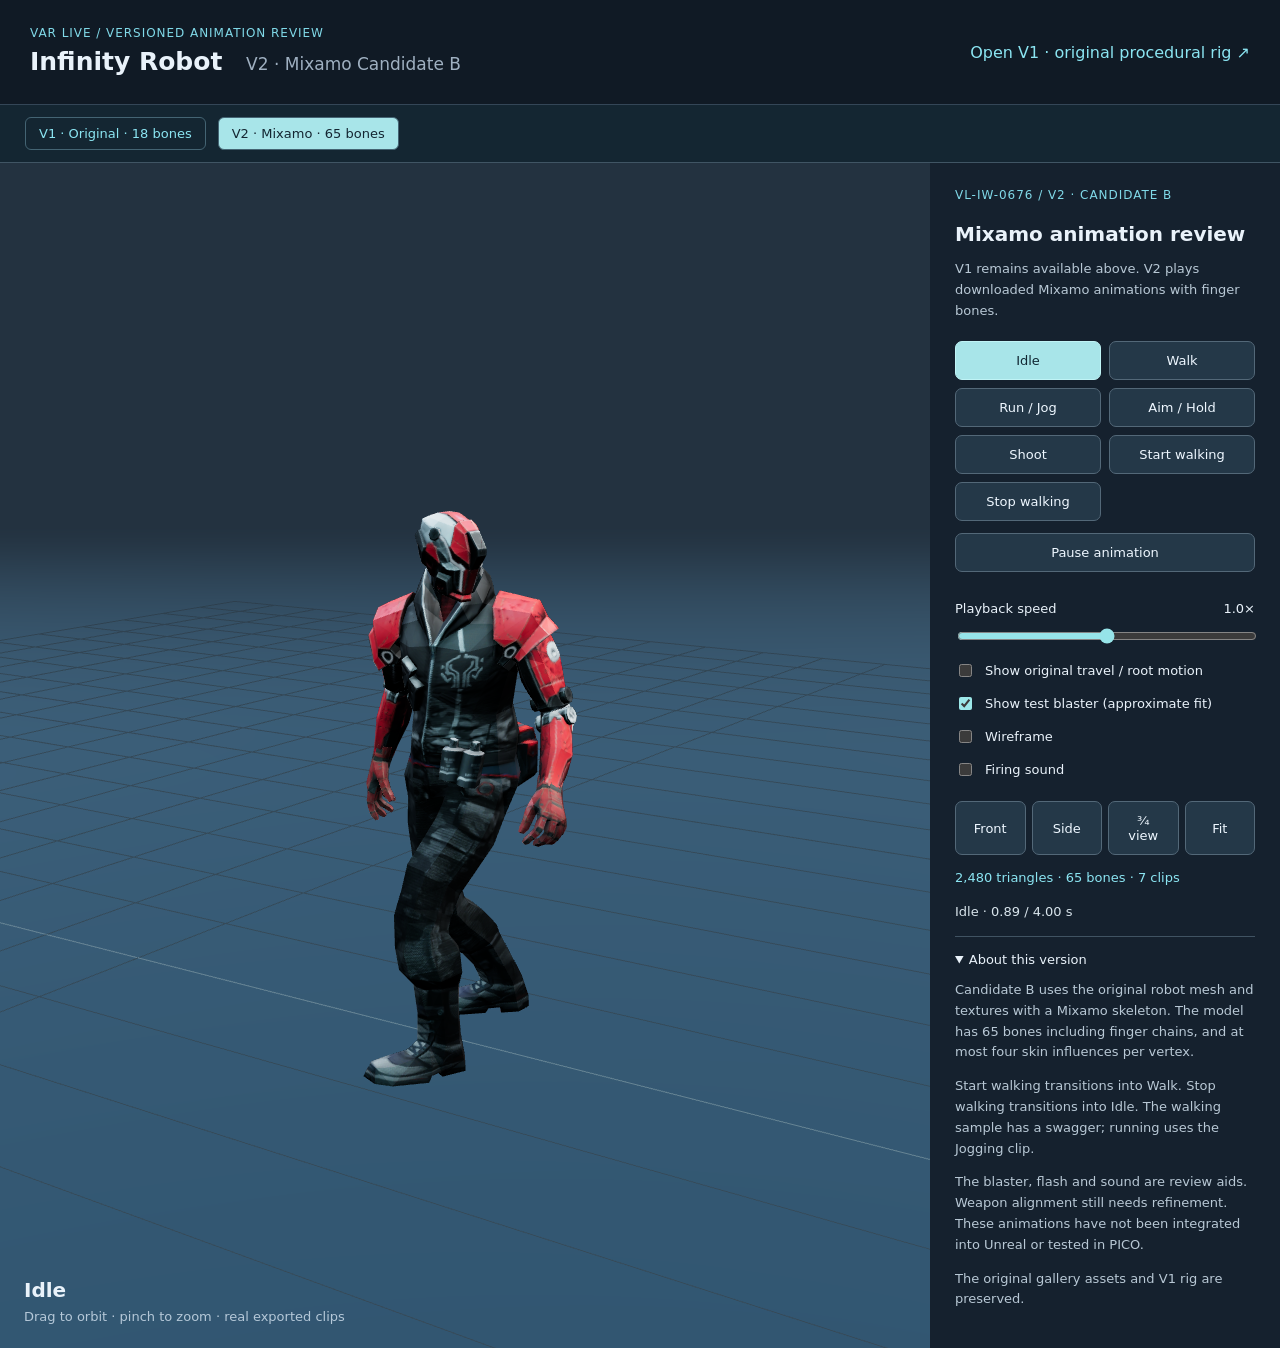
==== rig-preview-v2.html @ 1b1cc7d0 "Add separate V2 Mixamo animation preview; preserve original V1" ====
<!doctype html><html lang="en"><head><meta charset="utf-8"><meta name="viewport" content="width=device-width,initial-scale=1"><title>Infinity Robot · V2 Mixamo</title><script type="importmap">{"imports":{"three":"./vendor/three.module.js"}}</script><link rel="stylesheet" href="rig-preview-v2.css"></head><body><header><div><small>VAR LIVE / VERSIONED ANIMATION REVIEW</small><h1>Infinity Robot <span>V2 · Mixamo Candidate B</span></h1></div><a href="index.html">Open V1 · original procedural rig ↗</a></header><nav class="versions" aria-label="Preview versions"><a href="index.html">V1 · Original · 18 bones</a><a href="rig-preview-v2.html" aria-current="page">V2 · Mixamo · 65 bones</a></nav><main><section id="stage"><canvas aria-label="Rotatable Mixamo robot preview"></canvas><div id="loading" role="status">Loading V2 model and seven animation clips…</div><div class="overlay"><b id="state">Idle</b><span>Drag to orbit · pinch to zoom · real exported clips</span></div></section><aside><div class="tag">VL-IW-0676 / V2 · CANDIDATE B</div><h2>Mixamo animation review</h2><p>V1 remains available above. V2 plays downloaded Mixamo animations with finger bones.</p><div class="actions" aria-label="Animation controls"><button data-action="Idle" aria-pressed="true">Idle</button><button data-action="Walk" aria-pressed="false">Walk</button><button data-action="Run" aria-pressed="false">Run / Jog</button><button data-action="Aim" aria-pressed="false">Aim / Hold</button><button data-action="Shoot" aria-pressed="false">Shoot</button><button data-action="StartWalk" aria-pressed="false">Start walking</button><button data-action="StopWalk" aria-pressed="false">Stop walking</button></div><button id="pause">Pause animation</button><label>Playback speed <output id="speed-value">1.0×</output><input id="speed" type="range" min="0.25" max="1.75" step="0.05" value="1"></label><label class="check"><input id="root-motion" type="checkbox"> Show original travel / root motion</label><label class="check"><input id="gun" type="checkbox" checked> Show test blaster (approximate fit)</label><label class="check"><input id="wire" type="checkbox"> Wireframe</label><label class="check"><input id="sound" type="checkbox"> Firing sound</label><div class="views"><button data-view="front">Front</button><button data-view="side">Side</button><button data-view="three">¾ view</button><button id="fit">Fit</button></div><p id="metrics">2,480 triangles · 65 bones · 7 clips</p><p id="clip-info" role="status"></p><details open><summary>About this version</summary><p>Candidate B uses the original robot mesh and textures with a Mixamo skeleton. The model has 65 bones including finger chains, and at most four skin influences per vertex.</p><p>Start walking transitions into Walk. Stop walking transitions into Idle. The walking sample has a swagger; running uses the Jogging clip.</p><p>The blaster, flash and sound are review aids. Weapon alignment still needs refinement. These animations have not been integrated into Unreal or tested in PICO.</p><p>The original gallery assets and V1 rig are preserved.</p></details></aside></main><script type="module" src="rig-preview-v2.js"></script></body></html>
---- rig-preview-v2.css ----
@import url('./rig-preview.css');
.versions{display:flex;gap:12px;flex-wrap:wrap;padding:12px 25px;background:#142632;border-bottom:1px solid #405564}.versions a{padding:8px 13px;border:1px solid #446473;border-radius:6px;font-size:13px}.versions [aria-current=page]{background:#a8e5e9;color:#142632}main{min-height:calc(100vh - 163px)}.views{flex-wrap:wrap}.views button{min-width:60px}#clip-info{font-variant-numeric:tabular-nums;color:#d8e4eb}button:disabled{opacity:.5;cursor:wait}@media(max-width:800px){.versions{padding:10px 15px;gap:7px}.versions a{font-size:12px;padding:8px}.actions{grid-template-columns:1fr 1fr}}
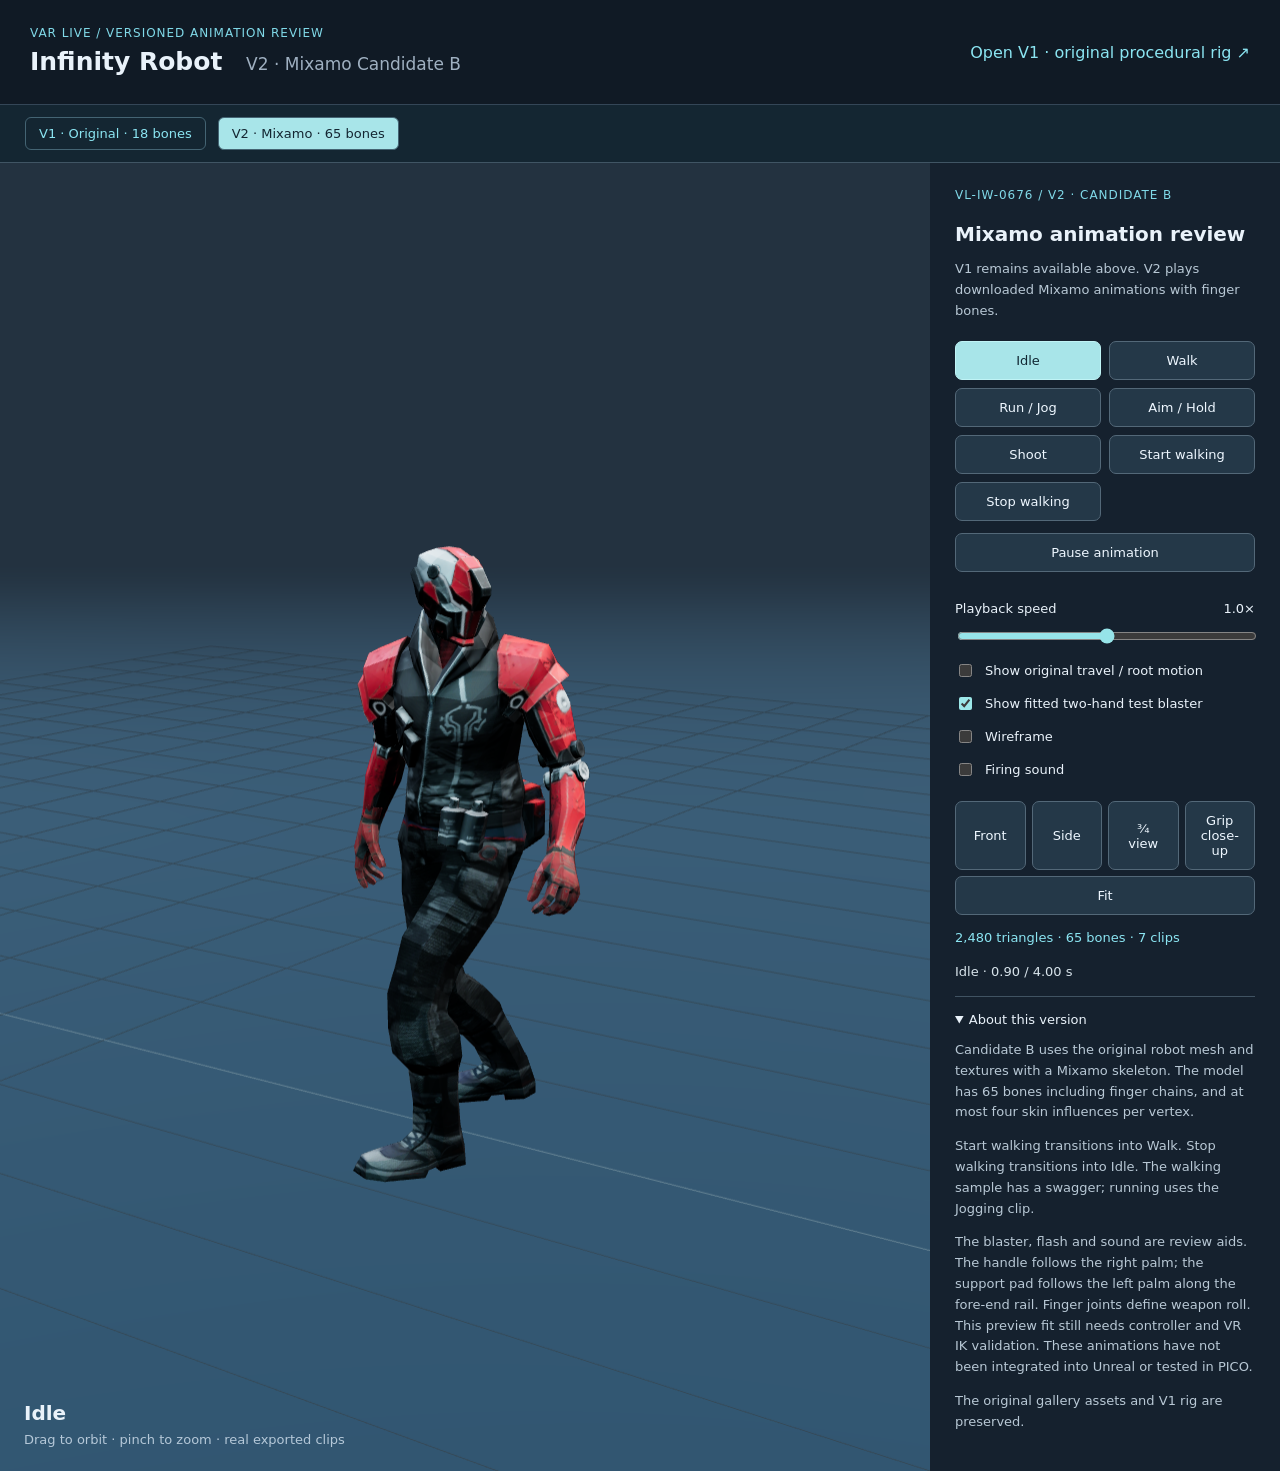
==== commit b3f7c025: "Refine V2 two-palm weapon grip and add close-up review" ====
--- a/rig-preview-v2.html
+++ b/rig-preview-v2.html
@@ -1 +1 @@
-<!doctype html><html lang="en"><head><meta charset="utf-8"><meta name="viewport" content="width=device-width,initial-scale=1"><title>Infinity Robot · V2 Mixamo</title><script type="importmap">{"imports":{"three":"./vendor/three.module.js"}}</script><link rel="stylesheet" href="rig-preview-v2.css"></head><body><header><div><small>VAR LIVE / VERSIONED ANIMATION REVIEW</small><h1>Infinity Robot <span>V2 · Mixamo Candidate B</span></h1></div><a href="index.html">Open V1 · original procedural rig ↗</a></header><nav class="versions" aria-label="Preview versions"><a href="index.html">V1 · Original · 18 bones</a><a href="rig-preview-v2.html" aria-current="page">V2 · Mixamo · 65 bones</a></nav><main><section id="stage"><canvas aria-label="Rotatable Mixamo robot preview"></canvas><div id="loading" role="status">Loading V2 model and seven animation clips…</div><div class="overlay"><b id="state">Idle</b><span>Drag to orbit · pinch to zoom · real exported clips</span></div></section><aside><div class="tag">VL-IW-0676 / V2 · CANDIDATE B</div><h2>Mixamo animation review</h2><p>V1 remains available above. V2 plays downloaded Mixamo animations with finger bones.</p><div class="actions" aria-label="Animation controls"><button data-action="Idle" aria-pressed="true">Idle</button><button data-action="Walk" aria-pressed="false">Walk</button><button data-action="Run" aria-pressed="false">Run / Jog</button><button data-action="Aim" aria-pressed="false">Aim / Hold</button><button data-action="Shoot" aria-pressed="false">Shoot</button><button data-action="StartWalk" aria-pressed="false">Start walking</button><button data-action="StopWalk" aria-pressed="false">Stop walking</button></div><button id="pause">Pause animation</button><label>Playback speed <output id="speed-value">1.0×</output><input id="speed" type="range" min="0.25" max="1.75" step="0.05" value="1"></label><label class="check"><input id="root-motion" type="checkbox"> Show original travel / root motion</label><label class="check"><input id="gun" type="checkbox" checked> Show test blaster (approximate fit)</label><label class="check"><input id="wire" type="checkbox"> Wireframe</label><label class="check"><input id="sound" type="checkbox"> Firing sound</label><div class="views"><button data-view="front">Front</button><button data-view="side">Side</button><button data-view="three">¾ view</button><button id="fit">Fit</button></div><p id="metrics">2,480 triangles · 65 bones · 7 clips</p><p id="clip-info" role="status"></p><details open><summary>About this version</summary><p>Candidate B uses the original robot mesh and textures with a Mixamo skeleton. The model has 65 bones including finger chains, and at most four skin influences per vertex.</p><p>Start walking transitions into Walk. Stop walking transitions into Idle. The walking sample has a swagger; running uses the Jogging clip.</p><p>The blaster, flash and sound are review aids. Weapon alignment still needs refinement. These animations have not been integrated into Unreal or tested in PICO.</p><p>The original gallery assets and V1 rig are preserved.</p></details></aside></main><script type="module" src="rig-preview-v2.js"></script></body></html>
+<!doctype html><html lang="en"><head><meta charset="utf-8"><meta name="viewport" content="width=device-width,initial-scale=1"><title>Infinity Robot · V2 Mixamo</title><script type="importmap">{"imports":{"three":"./vendor/three.module.js"}}</script><link rel="stylesheet" href="rig-preview-v2.css"></head><body><header><div><small>VAR LIVE / VERSIONED ANIMATION REVIEW</small><h1>Infinity Robot <span>V2 · Mixamo Candidate B</span></h1></div><a href="index.html">Open V1 · original procedural rig ↗</a></header><nav class="versions" aria-label="Preview versions"><a href="index.html">V1 · Original · 18 bones</a><a href="rig-preview-v2.html" aria-current="page">V2 · Mixamo · 65 bones</a></nav><main><section id="stage"><canvas aria-label="Rotatable Mixamo robot preview"></canvas><div id="loading" role="status">Loading V2 model and seven animation clips…</div><div class="overlay"><b id="state">Idle</b><span>Drag to orbit · pinch to zoom · real exported clips</span></div></section><aside><div class="tag">VL-IW-0676 / V2 · CANDIDATE B</div><h2>Mixamo animation review</h2><p>V1 remains available above. V2 plays downloaded Mixamo animations with finger bones.</p><div class="actions" aria-label="Animation controls"><button data-action="Idle" aria-pressed="true">Idle</button><button data-action="Walk" aria-pressed="false">Walk</button><button data-action="Run" aria-pressed="false">Run / Jog</button><button data-action="Aim" aria-pressed="false">Aim / Hold</button><button data-action="Shoot" aria-pressed="false">Shoot</button><button data-action="StartWalk" aria-pressed="false">Start walking</button><button data-action="StopWalk" aria-pressed="false">Stop walking</button></div><button id="pause">Pause animation</button><label>Playback speed <output id="speed-value">1.0×</output><input id="speed" type="range" min="0.25" max="1.75" step="0.05" value="1"></label><label class="check"><input id="root-motion" type="checkbox"> Show original travel / root motion</label><label class="check"><input id="gun" type="checkbox" checked> Show fitted two-hand test blaster</label><label class="check"><input id="wire" type="checkbox"> Wireframe</label><label class="check"><input id="sound" type="checkbox"> Firing sound</label><div class="views"><button data-view="front">Front</button><button data-view="side">Side</button><button data-view="three">¾ view</button><button data-view="grip">Grip close-up</button><button id="fit">Fit</button></div><p id="metrics">2,480 triangles · 65 bones · 7 clips</p><p id="clip-info" role="status"></p><details open><summary>About this version</summary><p>Candidate B uses the original robot mesh and textures with a Mixamo skeleton. The model has 65 bones including finger chains, and at most four skin influences per vertex.</p><p>Start walking transitions into Walk. Stop walking transitions into Idle. The walking sample has a swagger; running uses the Jogging clip.</p><p>The blaster, flash and sound are review aids. The handle follows the right palm; the support pad follows the left palm along the fore-end rail. Finger joints define weapon roll. This preview fit still needs controller and VR IK validation. These animations have not been integrated into Unreal or tested in PICO.</p><p>The original gallery assets and V1 rig are preserved.</p></details></aside></main><script type="module" src="rig-preview-v2.js?grip=2"></script></body></html>
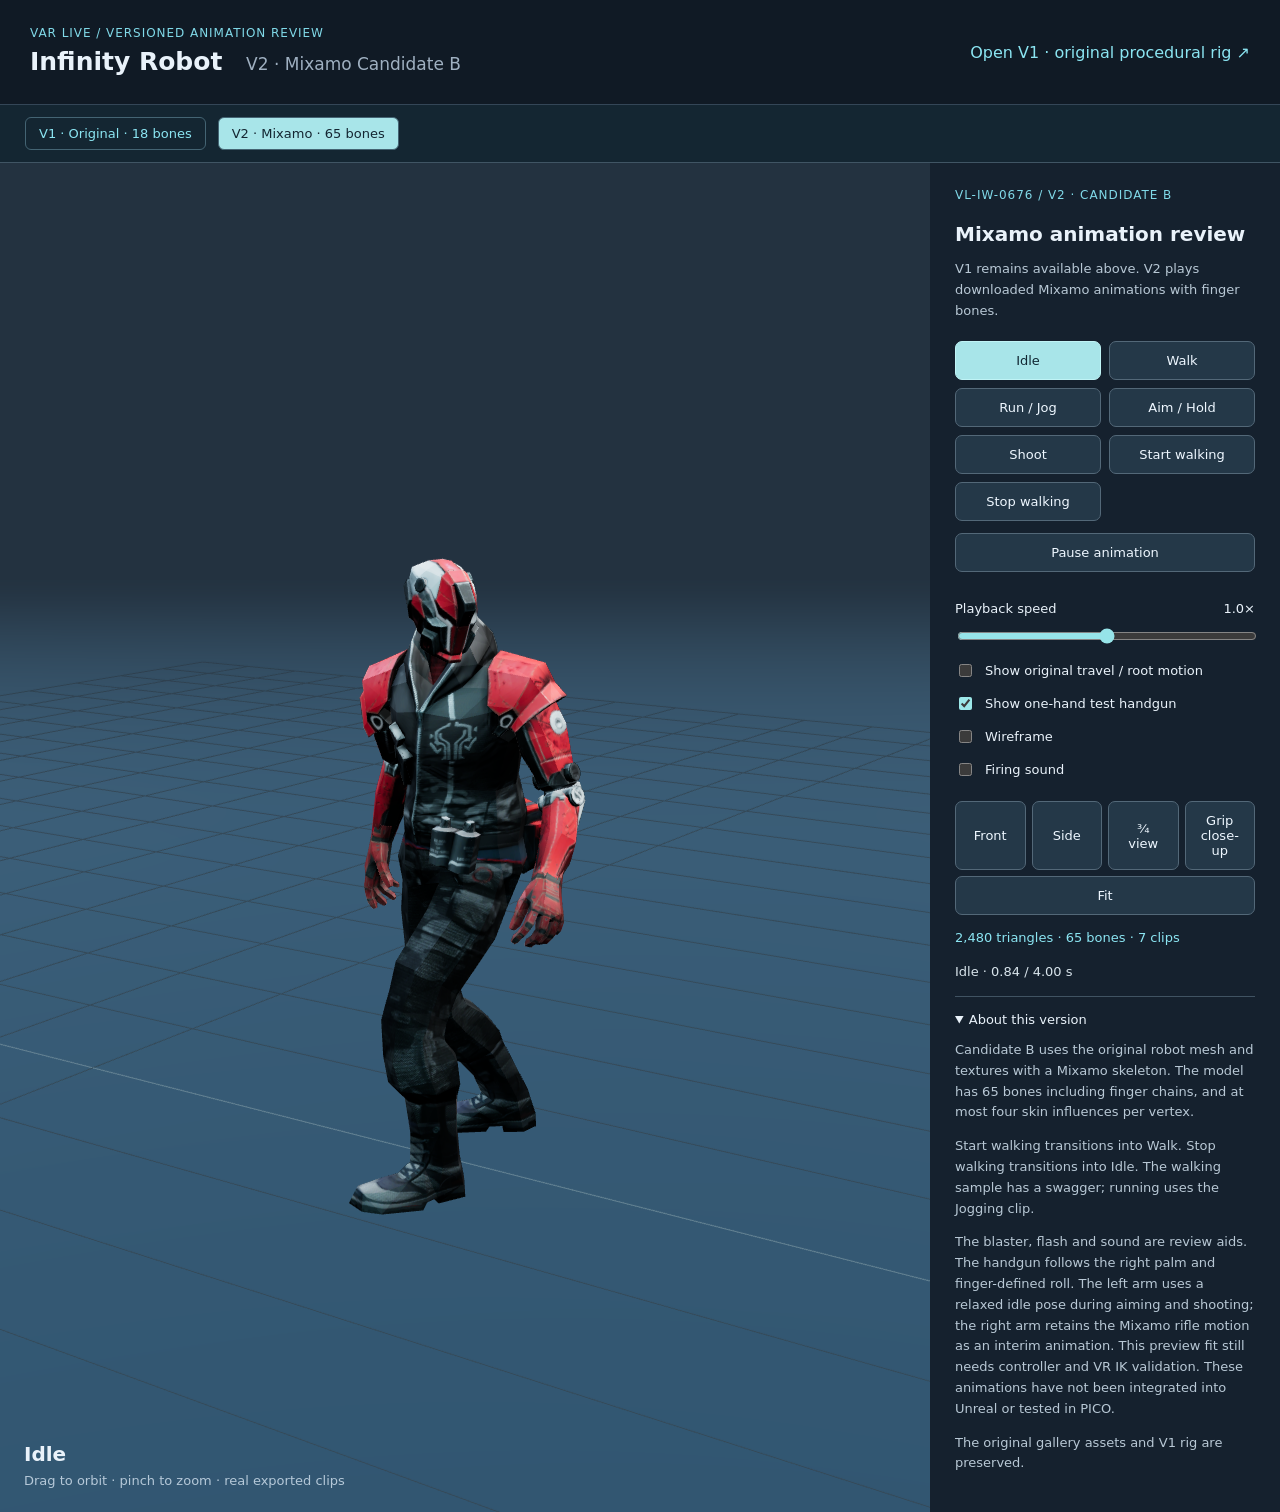
==== commit 6bcd7ada: "Use one-handed handgun and relaxed left arm in V2 preview" ====
--- a/rig-preview-v2.html
+++ b/rig-preview-v2.html
@@ -1 +1 @@
-<!doctype html><html lang="en"><head><meta charset="utf-8"><meta name="viewport" content="width=device-width,initial-scale=1"><title>Infinity Robot · V2 Mixamo</title><script type="importmap">{"imports":{"three":"./vendor/three.module.js"}}</script><link rel="stylesheet" href="rig-preview-v2.css"></head><body><header><div><small>VAR LIVE / VERSIONED ANIMATION REVIEW</small><h1>Infinity Robot <span>V2 · Mixamo Candidate B</span></h1></div><a href="index.html">Open V1 · original procedural rig ↗</a></header><nav class="versions" aria-label="Preview versions"><a href="index.html">V1 · Original · 18 bones</a><a href="rig-preview-v2.html" aria-current="page">V2 · Mixamo · 65 bones</a></nav><main><section id="stage"><canvas aria-label="Rotatable Mixamo robot preview"></canvas><div id="loading" role="status">Loading V2 model and seven animation clips…</div><div class="overlay"><b id="state">Idle</b><span>Drag to orbit · pinch to zoom · real exported clips</span></div></section><aside><div class="tag">VL-IW-0676 / V2 · CANDIDATE B</div><h2>Mixamo animation review</h2><p>V1 remains available above. V2 plays downloaded Mixamo animations with finger bones.</p><div class="actions" aria-label="Animation controls"><button data-action="Idle" aria-pressed="true">Idle</button><button data-action="Walk" aria-pressed="false">Walk</button><button data-action="Run" aria-pressed="false">Run / Jog</button><button data-action="Aim" aria-pressed="false">Aim / Hold</button><button data-action="Shoot" aria-pressed="false">Shoot</button><button data-action="StartWalk" aria-pressed="false">Start walking</button><button data-action="StopWalk" aria-pressed="false">Stop walking</button></div><button id="pause">Pause animation</button><label>Playback speed <output id="speed-value">1.0×</output><input id="speed" type="range" min="0.25" max="1.75" step="0.05" value="1"></label><label class="check"><input id="root-motion" type="checkbox"> Show original travel / root motion</label><label class="check"><input id="gun" type="checkbox" checked> Show fitted two-hand test blaster</label><label class="check"><input id="wire" type="checkbox"> Wireframe</label><label class="check"><input id="sound" type="checkbox"> Firing sound</label><div class="views"><button data-view="front">Front</button><button data-view="side">Side</button><button data-view="three">¾ view</button><button data-view="grip">Grip close-up</button><button id="fit">Fit</button></div><p id="metrics">2,480 triangles · 65 bones · 7 clips</p><p id="clip-info" role="status"></p><details open><summary>About this version</summary><p>Candidate B uses the original robot mesh and textures with a Mixamo skeleton. The model has 65 bones including finger chains, and at most four skin influences per vertex.</p><p>Start walking transitions into Walk. Stop walking transitions into Idle. The walking sample has a swagger; running uses the Jogging clip.</p><p>The blaster, flash and sound are review aids. The handle follows the right palm; the support pad follows the left palm along the fore-end rail. Finger joints define weapon roll. This preview fit still needs controller and VR IK validation. These animations have not been integrated into Unreal or tested in PICO.</p><p>The original gallery assets and V1 rig are preserved.</p></details></aside></main><script type="module" src="rig-preview-v2.js?grip=2"></script></body></html>
+<!doctype html><html lang="en"><head><meta charset="utf-8"><meta name="viewport" content="width=device-width,initial-scale=1"><title>Infinity Robot · V2 Mixamo</title><script type="importmap">{"imports":{"three":"./vendor/three.module.js"}}</script><link rel="stylesheet" href="rig-preview-v2.css"></head><body><header><div><small>VAR LIVE / VERSIONED ANIMATION REVIEW</small><h1>Infinity Robot <span>V2 · Mixamo Candidate B</span></h1></div><a href="index.html">Open V1 · original procedural rig ↗</a></header><nav class="versions" aria-label="Preview versions"><a href="index.html">V1 · Original · 18 bones</a><a href="rig-preview-v2.html" aria-current="page">V2 · Mixamo · 65 bones</a></nav><main><section id="stage"><canvas aria-label="Rotatable Mixamo robot preview"></canvas><div id="loading" role="status">Loading V2 model and seven animation clips…</div><div class="overlay"><b id="state">Idle</b><span>Drag to orbit · pinch to zoom · real exported clips</span></div></section><aside><div class="tag">VL-IW-0676 / V2 · CANDIDATE B</div><h2>Mixamo animation review</h2><p>V1 remains available above. V2 plays downloaded Mixamo animations with finger bones.</p><div class="actions" aria-label="Animation controls"><button data-action="Idle" aria-pressed="true">Idle</button><button data-action="Walk" aria-pressed="false">Walk</button><button data-action="Run" aria-pressed="false">Run / Jog</button><button data-action="Aim" aria-pressed="false">Aim / Hold</button><button data-action="Shoot" aria-pressed="false">Shoot</button><button data-action="StartWalk" aria-pressed="false">Start walking</button><button data-action="StopWalk" aria-pressed="false">Stop walking</button></div><button id="pause">Pause animation</button><label>Playback speed <output id="speed-value">1.0×</output><input id="speed" type="range" min="0.25" max="1.75" step="0.05" value="1"></label><label class="check"><input id="root-motion" type="checkbox"> Show original travel / root motion</label><label class="check"><input id="gun" type="checkbox" checked> Show one-hand test handgun</label><label class="check"><input id="wire" type="checkbox"> Wireframe</label><label class="check"><input id="sound" type="checkbox"> Firing sound</label><div class="views"><button data-view="front">Front</button><button data-view="side">Side</button><button data-view="three">¾ view</button><button data-view="grip">Grip close-up</button><button id="fit">Fit</button></div><p id="metrics">2,480 triangles · 65 bones · 7 clips</p><p id="clip-info" role="status"></p><details open><summary>About this version</summary><p>Candidate B uses the original robot mesh and textures with a Mixamo skeleton. The model has 65 bones including finger chains, and at most four skin influences per vertex.</p><p>Start walking transitions into Walk. Stop walking transitions into Idle. The walking sample has a swagger; running uses the Jogging clip.</p><p>The blaster, flash and sound are review aids. The handgun follows the right palm and finger-defined roll. The left arm uses a relaxed idle pose during aiming and shooting; the right arm retains the Mixamo rifle motion as an interim animation. This preview fit still needs controller and VR IK validation. These animations have not been integrated into Unreal or tested in PICO.</p><p>The original gallery assets and V1 rig are preserved.</p></details></aside></main><script type="module" src="rig-preview-v2.js?grip=3"></script></body></html>
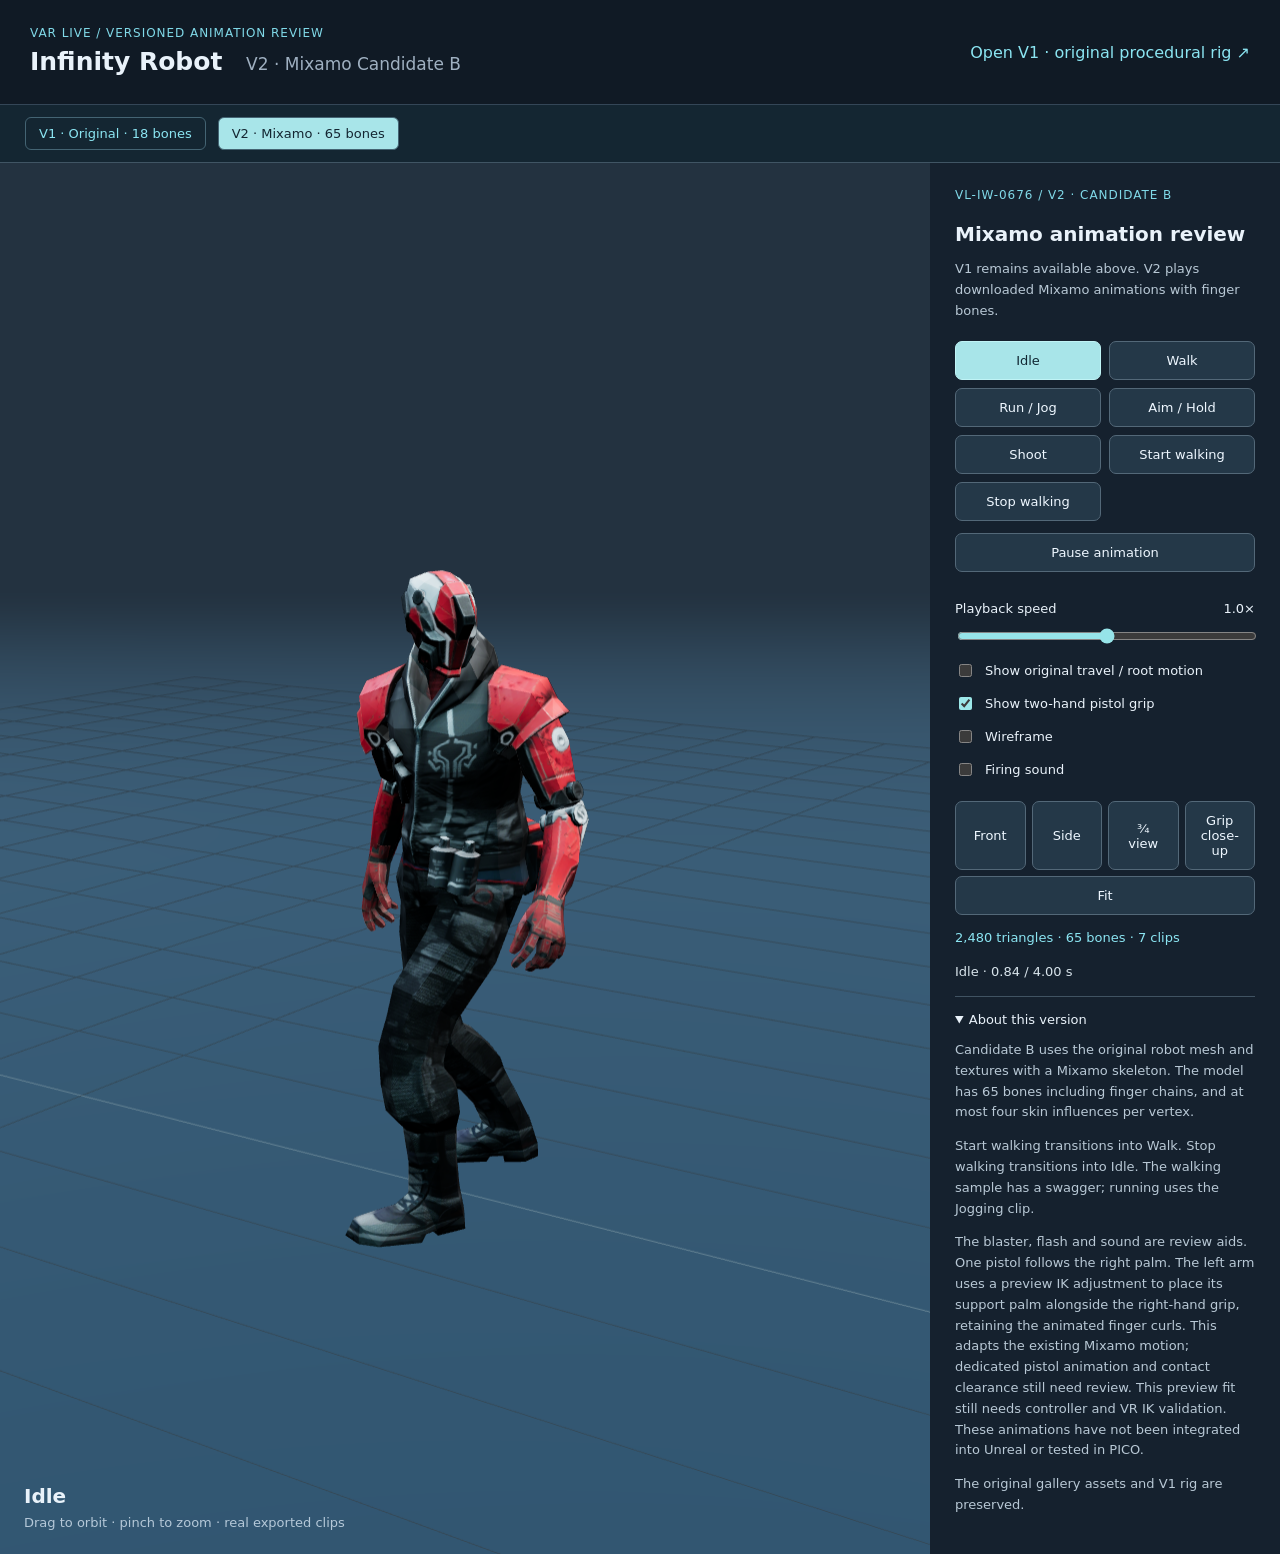
==== commit 3e1b0c0c: "Fit left support hand around single pistol grip in V2" ====
--- a/rig-preview-v2.html
+++ b/rig-preview-v2.html
@@ -1 +1 @@
-<!doctype html><html lang="en"><head><meta charset="utf-8"><meta name="viewport" content="width=device-width,initial-scale=1"><title>Infinity Robot · V2 Mixamo</title><script type="importmap">{"imports":{"three":"./vendor/three.module.js"}}</script><link rel="stylesheet" href="rig-preview-v2.css"></head><body><header><div><small>VAR LIVE / VERSIONED ANIMATION REVIEW</small><h1>Infinity Robot <span>V2 · Mixamo Candidate B</span></h1></div><a href="index.html">Open V1 · original procedural rig ↗</a></header><nav class="versions" aria-label="Preview versions"><a href="index.html">V1 · Original · 18 bones</a><a href="rig-preview-v2.html" aria-current="page">V2 · Mixamo · 65 bones</a></nav><main><section id="stage"><canvas aria-label="Rotatable Mixamo robot preview"></canvas><div id="loading" role="status">Loading V2 model and seven animation clips…</div><div class="overlay"><b id="state">Idle</b><span>Drag to orbit · pinch to zoom · real exported clips</span></div></section><aside><div class="tag">VL-IW-0676 / V2 · CANDIDATE B</div><h2>Mixamo animation review</h2><p>V1 remains available above. V2 plays downloaded Mixamo animations with finger bones.</p><div class="actions" aria-label="Animation controls"><button data-action="Idle" aria-pressed="true">Idle</button><button data-action="Walk" aria-pressed="false">Walk</button><button data-action="Run" aria-pressed="false">Run / Jog</button><button data-action="Aim" aria-pressed="false">Aim / Hold</button><button data-action="Shoot" aria-pressed="false">Shoot</button><button data-action="StartWalk" aria-pressed="false">Start walking</button><button data-action="StopWalk" aria-pressed="false">Stop walking</button></div><button id="pause">Pause animation</button><label>Playback speed <output id="speed-value">1.0×</output><input id="speed" type="range" min="0.25" max="1.75" step="0.05" value="1"></label><label class="check"><input id="root-motion" type="checkbox"> Show original travel / root motion</label><label class="check"><input id="gun" type="checkbox" checked> Show one-hand test handgun</label><label class="check"><input id="wire" type="checkbox"> Wireframe</label><label class="check"><input id="sound" type="checkbox"> Firing sound</label><div class="views"><button data-view="front">Front</button><button data-view="side">Side</button><button data-view="three">¾ view</button><button data-view="grip">Grip close-up</button><button id="fit">Fit</button></div><p id="metrics">2,480 triangles · 65 bones · 7 clips</p><p id="clip-info" role="status"></p><details open><summary>About this version</summary><p>Candidate B uses the original robot mesh and textures with a Mixamo skeleton. The model has 65 bones including finger chains, and at most four skin influences per vertex.</p><p>Start walking transitions into Walk. Stop walking transitions into Idle. The walking sample has a swagger; running uses the Jogging clip.</p><p>The blaster, flash and sound are review aids. The handgun follows the right palm and finger-defined roll. The left arm uses a relaxed idle pose during aiming and shooting; the right arm retains the Mixamo rifle motion as an interim animation. This preview fit still needs controller and VR IK validation. These animations have not been integrated into Unreal or tested in PICO.</p><p>The original gallery assets and V1 rig are preserved.</p></details></aside></main><script type="module" src="rig-preview-v2.js?grip=3"></script></body></html>
+<!doctype html><html lang="en"><head><meta charset="utf-8"><meta name="viewport" content="width=device-width,initial-scale=1"><title>Infinity Robot · V2 Mixamo</title><script type="importmap">{"imports":{"three":"./vendor/three.module.js"}}</script><link rel="stylesheet" href="rig-preview-v2.css"></head><body><header><div><small>VAR LIVE / VERSIONED ANIMATION REVIEW</small><h1>Infinity Robot <span>V2 · Mixamo Candidate B</span></h1></div><a href="index.html">Open V1 · original procedural rig ↗</a></header><nav class="versions" aria-label="Preview versions"><a href="index.html">V1 · Original · 18 bones</a><a href="rig-preview-v2.html" aria-current="page">V2 · Mixamo · 65 bones</a></nav><main><section id="stage"><canvas aria-label="Rotatable Mixamo robot preview"></canvas><div id="loading" role="status">Loading V2 model and seven animation clips…</div><div class="overlay"><b id="state">Idle</b><span>Drag to orbit · pinch to zoom · real exported clips</span></div></section><aside><div class="tag">VL-IW-0676 / V2 · CANDIDATE B</div><h2>Mixamo animation review</h2><p>V1 remains available above. V2 plays downloaded Mixamo animations with finger bones.</p><div class="actions" aria-label="Animation controls"><button data-action="Idle" aria-pressed="true">Idle</button><button data-action="Walk" aria-pressed="false">Walk</button><button data-action="Run" aria-pressed="false">Run / Jog</button><button data-action="Aim" aria-pressed="false">Aim / Hold</button><button data-action="Shoot" aria-pressed="false">Shoot</button><button data-action="StartWalk" aria-pressed="false">Start walking</button><button data-action="StopWalk" aria-pressed="false">Stop walking</button></div><button id="pause">Pause animation</button><label>Playback speed <output id="speed-value">1.0×</output><input id="speed" type="range" min="0.25" max="1.75" step="0.05" value="1"></label><label class="check"><input id="root-motion" type="checkbox"> Show original travel / root motion</label><label class="check"><input id="gun" type="checkbox" checked> Show two-hand pistol grip</label><label class="check"><input id="wire" type="checkbox"> Wireframe</label><label class="check"><input id="sound" type="checkbox"> Firing sound</label><div class="views"><button data-view="front">Front</button><button data-view="side">Side</button><button data-view="three">¾ view</button><button data-view="grip">Grip close-up</button><button id="fit">Fit</button></div><p id="metrics">2,480 triangles · 65 bones · 7 clips</p><p id="clip-info" role="status"></p><details open><summary>About this version</summary><p>Candidate B uses the original robot mesh and textures with a Mixamo skeleton. The model has 65 bones including finger chains, and at most four skin influences per vertex.</p><p>Start walking transitions into Walk. Stop walking transitions into Idle. The walking sample has a swagger; running uses the Jogging clip.</p><p>The blaster, flash and sound are review aids. One pistol follows the right palm. The left arm uses a preview IK adjustment to place its support palm alongside the right-hand grip, retaining the animated finger curls. This adapts the existing Mixamo motion; dedicated pistol animation and contact clearance still need review. This preview fit still needs controller and VR IK validation. These animations have not been integrated into Unreal or tested in PICO.</p><p>The original gallery assets and V1 rig are preserved.</p></details></aside></main><script type="module" src="rig-preview-v2.js?grip=4"></script></body></html>
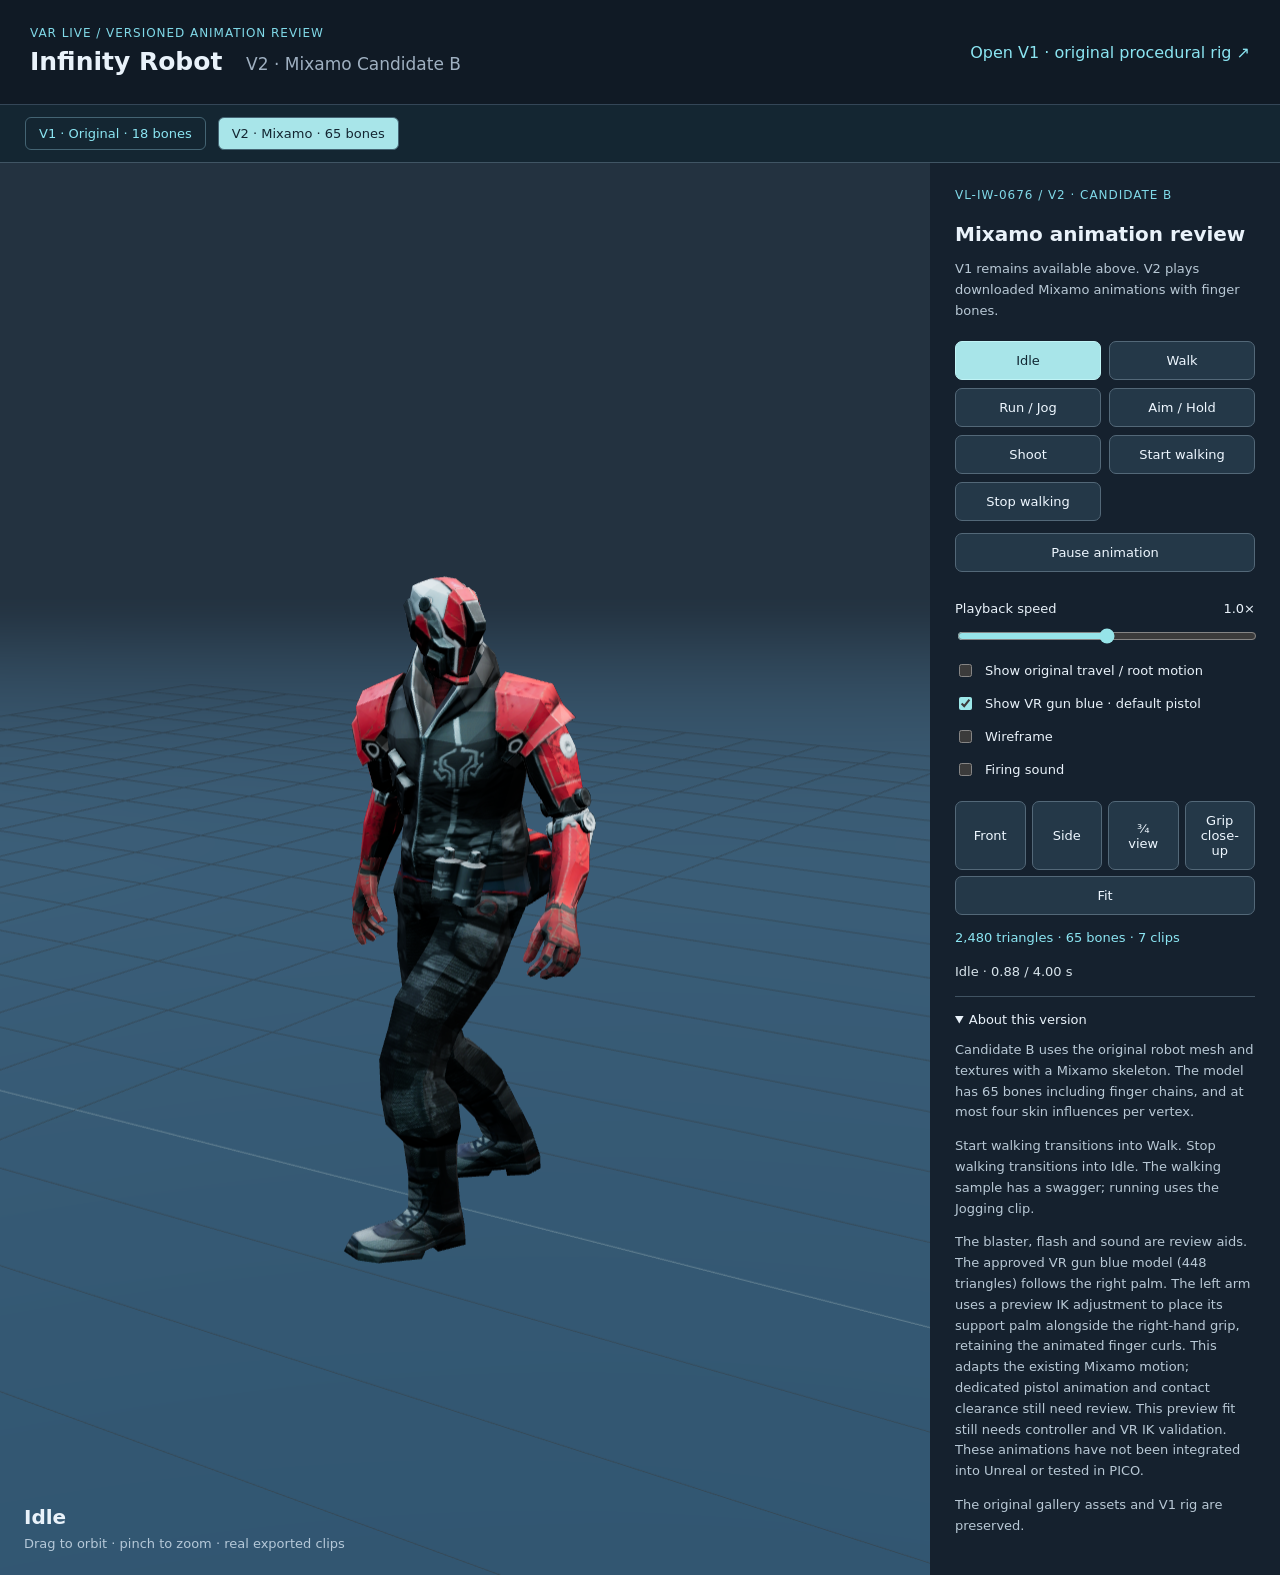
==== commit 5d6853ee: "Use approved VR gun blue as V2 default pistol preview" ====
--- a/rig-preview-v2.html
+++ b/rig-preview-v2.html
@@ -1 +1 @@
-<!doctype html><html lang="en"><head><meta charset="utf-8"><meta name="viewport" content="width=device-width,initial-scale=1"><title>Infinity Robot · V2 Mixamo</title><script type="importmap">{"imports":{"three":"./vendor/three.module.js"}}</script><link rel="stylesheet" href="rig-preview-v2.css"></head><body><header><div><small>VAR LIVE / VERSIONED ANIMATION REVIEW</small><h1>Infinity Robot <span>V2 · Mixamo Candidate B</span></h1></div><a href="index.html">Open V1 · original procedural rig ↗</a></header><nav class="versions" aria-label="Preview versions"><a href="index.html">V1 · Original · 18 bones</a><a href="rig-preview-v2.html" aria-current="page">V2 · Mixamo · 65 bones</a></nav><main><section id="stage"><canvas aria-label="Rotatable Mixamo robot preview"></canvas><div id="loading" role="status">Loading V2 model and seven animation clips…</div><div class="overlay"><b id="state">Idle</b><span>Drag to orbit · pinch to zoom · real exported clips</span></div></section><aside><div class="tag">VL-IW-0676 / V2 · CANDIDATE B</div><h2>Mixamo animation review</h2><p>V1 remains available above. V2 plays downloaded Mixamo animations with finger bones.</p><div class="actions" aria-label="Animation controls"><button data-action="Idle" aria-pressed="true">Idle</button><button data-action="Walk" aria-pressed="false">Walk</button><button data-action="Run" aria-pressed="false">Run / Jog</button><button data-action="Aim" aria-pressed="false">Aim / Hold</button><button data-action="Shoot" aria-pressed="false">Shoot</button><button data-action="StartWalk" aria-pressed="false">Start walking</button><button data-action="StopWalk" aria-pressed="false">Stop walking</button></div><button id="pause">Pause animation</button><label>Playback speed <output id="speed-value">1.0×</output><input id="speed" type="range" min="0.25" max="1.75" step="0.05" value="1"></label><label class="check"><input id="root-motion" type="checkbox"> Show original travel / root motion</label><label class="check"><input id="gun" type="checkbox" checked> Show two-hand pistol grip</label><label class="check"><input id="wire" type="checkbox"> Wireframe</label><label class="check"><input id="sound" type="checkbox"> Firing sound</label><div class="views"><button data-view="front">Front</button><button data-view="side">Side</button><button data-view="three">¾ view</button><button data-view="grip">Grip close-up</button><button id="fit">Fit</button></div><p id="metrics">2,480 triangles · 65 bones · 7 clips</p><p id="clip-info" role="status"></p><details open><summary>About this version</summary><p>Candidate B uses the original robot mesh and textures with a Mixamo skeleton. The model has 65 bones including finger chains, and at most four skin influences per vertex.</p><p>Start walking transitions into Walk. Stop walking transitions into Idle. The walking sample has a swagger; running uses the Jogging clip.</p><p>The blaster, flash and sound are review aids. One pistol follows the right palm. The left arm uses a preview IK adjustment to place its support palm alongside the right-hand grip, retaining the animated finger curls. This adapts the existing Mixamo motion; dedicated pistol animation and contact clearance still need review. This preview fit still needs controller and VR IK validation. These animations have not been integrated into Unreal or tested in PICO.</p><p>The original gallery assets and V1 rig are preserved.</p></details></aside></main><script type="module" src="rig-preview-v2.js?grip=4"></script></body></html>
+<!doctype html><html lang="en"><head><meta charset="utf-8"><meta name="viewport" content="width=device-width,initial-scale=1"><title>Infinity Robot · V2 Mixamo</title><script type="importmap">{"imports":{"three":"./vendor/three.module.js"}}</script><link rel="stylesheet" href="rig-preview-v2.css"></head><body><header><div><small>VAR LIVE / VERSIONED ANIMATION REVIEW</small><h1>Infinity Robot <span>V2 · Mixamo Candidate B</span></h1></div><a href="index.html">Open V1 · original procedural rig ↗</a></header><nav class="versions" aria-label="Preview versions"><a href="index.html">V1 · Original · 18 bones</a><a href="rig-preview-v2.html" aria-current="page">V2 · Mixamo · 65 bones</a></nav><main><section id="stage"><canvas aria-label="Rotatable Mixamo robot preview"></canvas><div id="loading" role="status">Loading V2 model and seven animation clips…</div><div class="overlay"><b id="state">Idle</b><span>Drag to orbit · pinch to zoom · real exported clips</span></div></section><aside><div class="tag">VL-IW-0676 / V2 · CANDIDATE B</div><h2>Mixamo animation review</h2><p>V1 remains available above. V2 plays downloaded Mixamo animations with finger bones.</p><div class="actions" aria-label="Animation controls"><button data-action="Idle" aria-pressed="true">Idle</button><button data-action="Walk" aria-pressed="false">Walk</button><button data-action="Run" aria-pressed="false">Run / Jog</button><button data-action="Aim" aria-pressed="false">Aim / Hold</button><button data-action="Shoot" aria-pressed="false">Shoot</button><button data-action="StartWalk" aria-pressed="false">Start walking</button><button data-action="StopWalk" aria-pressed="false">Stop walking</button></div><button id="pause">Pause animation</button><label>Playback speed <output id="speed-value">1.0×</output><input id="speed" type="range" min="0.25" max="1.75" step="0.05" value="1"></label><label class="check"><input id="root-motion" type="checkbox"> Show original travel / root motion</label><label class="check"><input id="gun" type="checkbox" checked> Show VR gun blue · default pistol</label><label class="check"><input id="wire" type="checkbox"> Wireframe</label><label class="check"><input id="sound" type="checkbox"> Firing sound</label><div class="views"><button data-view="front">Front</button><button data-view="side">Side</button><button data-view="three">¾ view</button><button data-view="grip">Grip close-up</button><button id="fit">Fit</button></div><p id="metrics">2,480 triangles · 65 bones · 7 clips</p><p id="clip-info" role="status"></p><details open><summary>About this version</summary><p>Candidate B uses the original robot mesh and textures with a Mixamo skeleton. The model has 65 bones including finger chains, and at most four skin influences per vertex.</p><p>Start walking transitions into Walk. Stop walking transitions into Idle. The walking sample has a swagger; running uses the Jogging clip.</p><p>The blaster, flash and sound are review aids. The approved VR gun blue model (448 triangles) follows the right palm. The left arm uses a preview IK adjustment to place its support palm alongside the right-hand grip, retaining the animated finger curls. This adapts the existing Mixamo motion; dedicated pistol animation and contact clearance still need review. This preview fit still needs controller and VR IK validation. These animations have not been integrated into Unreal or tested in PICO.</p><p>The original gallery assets and V1 rig are preserved.</p></details></aside></main><script type="module" src="rig-preview-v2.js?grip=5"></script></body></html>
